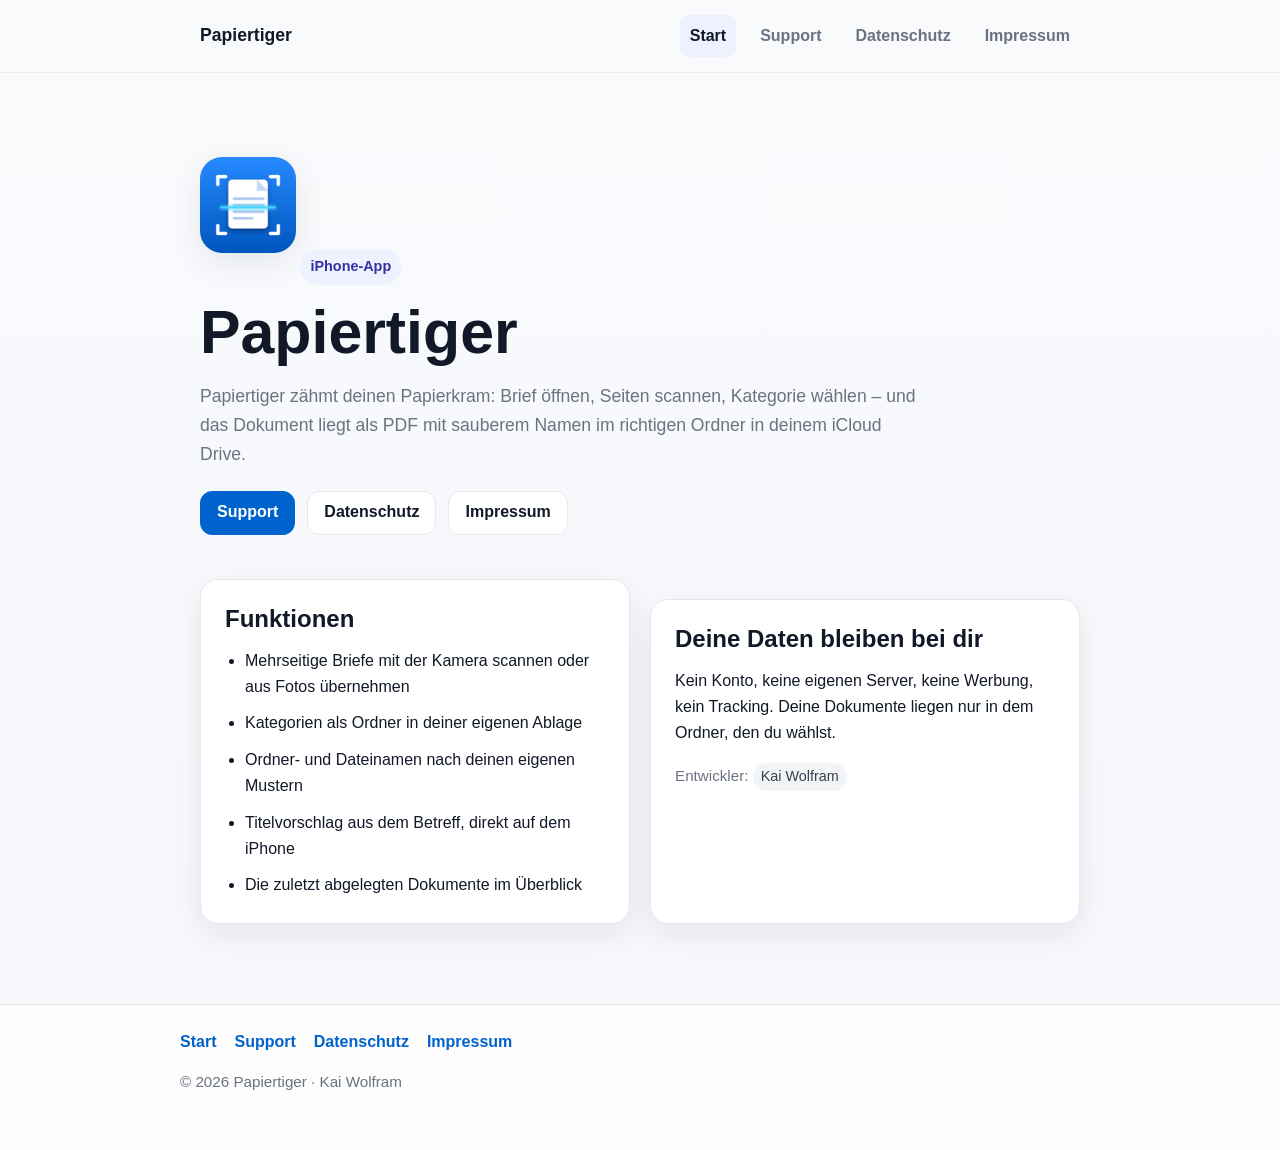
==== index.html @ efe1e24e "Add website for Papiertiger: start, support, privacy, imprint Co-authored-by: Copilot <223556219+Cop" ====
<!DOCTYPE html>
<html lang="de">
<head>
  <meta charset="UTF-8">
  <meta name="viewport" content="width=device-width, initial-scale=1.0">
  <title>Papiertiger</title>
  <meta name="description" content="Papiertiger ist eine iPhone-App, die Briefe scannt und als PDF sauber benannt in deinem eigenen iCloud-Ordner ablegt.">
  <link rel="icon" href="icon.png">
  <link rel="stylesheet" href="styles.css">
  <script defer src="header.js"></script>
  <script defer src="footer.js"></script>
</head>
<body data-page="index">
  <site-header></site-header>

  <main class="main">
    <div class="container">
      <section class="hero">
        <img class="app-icon" src="icon.png" alt="App-Symbol von Papiertiger">
        <span class="eyebrow">iPhone-App</span>
        <h1>Papiertiger</h1>
        <p class="lead">
          Papiertiger zähmt deinen Papierkram: Brief öffnen, Seiten scannen, Kategorie wählen –
          und das Dokument liegt als PDF mit sauberem Namen im richtigen Ordner in deinem iCloud Drive.
        </p>

        <div class="button-row">
          <a class="button primary" href="support.html">Support</a>
          <a class="button" href="privacy.html">Datenschutz</a>
          <a class="button" href="imprint.html">Impressum</a>
        </div>
      </section>

      <section class="grid two" aria-label="App-Informationen">
        <article class="card">
          <h2>Funktionen</h2>
          <ul class="list">
            <li>Mehrseitige Briefe mit der Kamera scannen oder aus Fotos übernehmen</li>
            <li>Kategorien als Ordner in deiner eigenen Ablage</li>
            <li>Ordner- und Dateinamen nach deinen eigenen Mustern</li>
            <li>Titelvorschlag aus dem Betreff, direkt auf dem iPhone</li>
            <li>Die zuletzt abgelegten Dokumente im Überblick</li>
          </ul>
        </article>

        <article class="card">
          <h2>Deine Daten bleiben bei dir</h2>
          <p>
            Kein Konto, keine eigenen Server, keine Werbung, kein Tracking.
            Deine Dokumente liegen nur in dem Ordner, den du wählst.
          </p>
          <p class="small muted">
            Entwickler: <span class="codeish">Kai Wolfram</span>
          </p>
        </article>
      </section>
    </div>
  </main>

  <site-footer></site-footer>
</body>
</html>
---- styles.css ----
:root {
  --bg: #f6f7fb;
  --surface: #ffffff;
  --text: #111827;
  --muted: #6b7280;
  --border: #e5e7eb;
  --accent: #0062cc;
  --accent-hover: #004fa3;
  --shadow: 0 10px 30px rgba(17, 24, 39, 0.08);
  --radius: 18px;
  --max-width: 920px;
}

* {
  box-sizing: border-box;
}

html {
  scroll-behavior: smooth;
}

body {
  margin: 0;
  font-family: -apple-system, BlinkMacSystemFont, "Segoe UI", sans-serif;
  background: linear-gradient(180deg, #f8fafc 0%, #f6f7fb 100%);
  color: var(--text);
  line-height: 1.65;
}

a {
  color: var(--accent);
  text-decoration: none;
}

a:hover {
  color: var(--accent-hover);
  text-decoration: underline;
}

.container {
  width: 100%;
  max-width: var(--max-width);
  margin: 0 auto;
  padding: 0 20px;
}

.site-header {
  position: sticky;
  top: 0;
  z-index: 10;
  backdrop-filter: blur(12px);
  background: rgba(248, 250, 252, 0.88);
  border-bottom: 1px solid rgba(229, 231, 235, 0.8);
}

.header-inner {
  display: flex;
  align-items: center;
  justify-content: space-between;
  min-height: 72px;
  gap: 20px;
}

.brand {
  font-size: 1.1rem;
  font-weight: 700;
  color: var(--text);
}

.brand:hover {
  text-decoration: none;
  color: var(--text);
}

.nav {
  display: flex;
  flex-wrap: wrap;
  gap: 14px;
}

.nav a {
  color: var(--muted);
  font-weight: 600;
  padding: 8px 10px;
  border-radius: 10px;
}

.nav a:hover,
.nav a.active {
  color: var(--text);
  background: #eef2ff;
  text-decoration: none;
}

.main {
  padding: 56px 0 32px;
}

.hero {
  padding: 28px 0 16px;
}

.eyebrow {
  display: inline-block;
  margin-bottom: 14px;
  padding: 6px 10px;
  border-radius: 999px;
  background: #eef2ff;
  color: #3730a3;
  font-size: 0.9rem;
  font-weight: 700;
}

h1 {
  margin: 0 0 16px;
  font-size: clamp(2.2rem, 5vw, 3.8rem);
  line-height: 1.1;
}

h2 {
  margin: 0 0 14px;
  font-size: 1.5rem;
  line-height: 1.25;
}

p {
  margin: 0 0 16px;
}

.lead {
  max-width: 720px;
  font-size: 1.1rem;
  color: var(--muted);
}

.grid {
  display: grid;
  gap: 20px;
  margin-top: 28px;
}

.grid.two {
  grid-template-columns: repeat(2, minmax(0, 1fr));
}

.card {
  background: var(--surface);
  border: 1px solid var(--border);
  border-radius: var(--radius);
  padding: 24px;
  box-shadow: var(--shadow);
}

.card + .card {
  margin-top: 20px;
}

.list {
  margin: 0;
  padding-left: 20px;
}

.list li + li {
  margin-top: 10px;
}

.muted {
  color: var(--muted);
}

.button-row {
  display: flex;
  flex-wrap: wrap;
  gap: 12px;
  margin-top: 22px;
}

.button {
  display: inline-flex;
  align-items: center;
  justify-content: center;
  min-height: 44px;
  padding: 0 16px;
  border-radius: 12px;
  border: 1px solid var(--border);
  background: var(--surface);
  color: var(--text);
  font-weight: 700;
  text-decoration: none;
}

.button.primary {
  background: var(--accent);
  border-color: var(--accent);
  color: #fff;
}

.button:hover {
  text-decoration: none;
}

.button.primary:hover {
  background: var(--accent-hover);
  color: #fff;
}

.site-footer {
  margin-top: 48px;
  border-top: 1px solid var(--border);
  background: rgba(255, 255, 255, 0.75);
}

.footer-inner {
  display: flex;
  flex-direction: column;
  gap: 14px;
  padding: 24px 0 40px;
}

.footer-links {
  display: flex;
  flex-wrap: wrap;
  gap: 12px 18px;
}

.footer-links a {
  font-weight: 600;
}

.small {
  font-size: 0.95rem;
}

.codeish {
  display: inline-block;
  padding: 2px 8px;
  border-radius: 999px;
  background: #f3f4f6;
  color: #374151;
  font-size: 0.9rem;
}

.legal-meta {
  margin-top: 8px;
}

.app-icon {
  width: 96px;
  height: 96px;
  border-radius: 22px;
  margin-bottom: 18px;
  box-shadow: var(--shadow);
}

@media (max-width: 720px) {
  .header-inner {
    flex-direction: column;
    align-items: flex-start;
    padding: 14px 0;
  }

  .grid.two {
    grid-template-columns: 1fr;
  }

  .main {
    padding-top: 36px;
  }
}
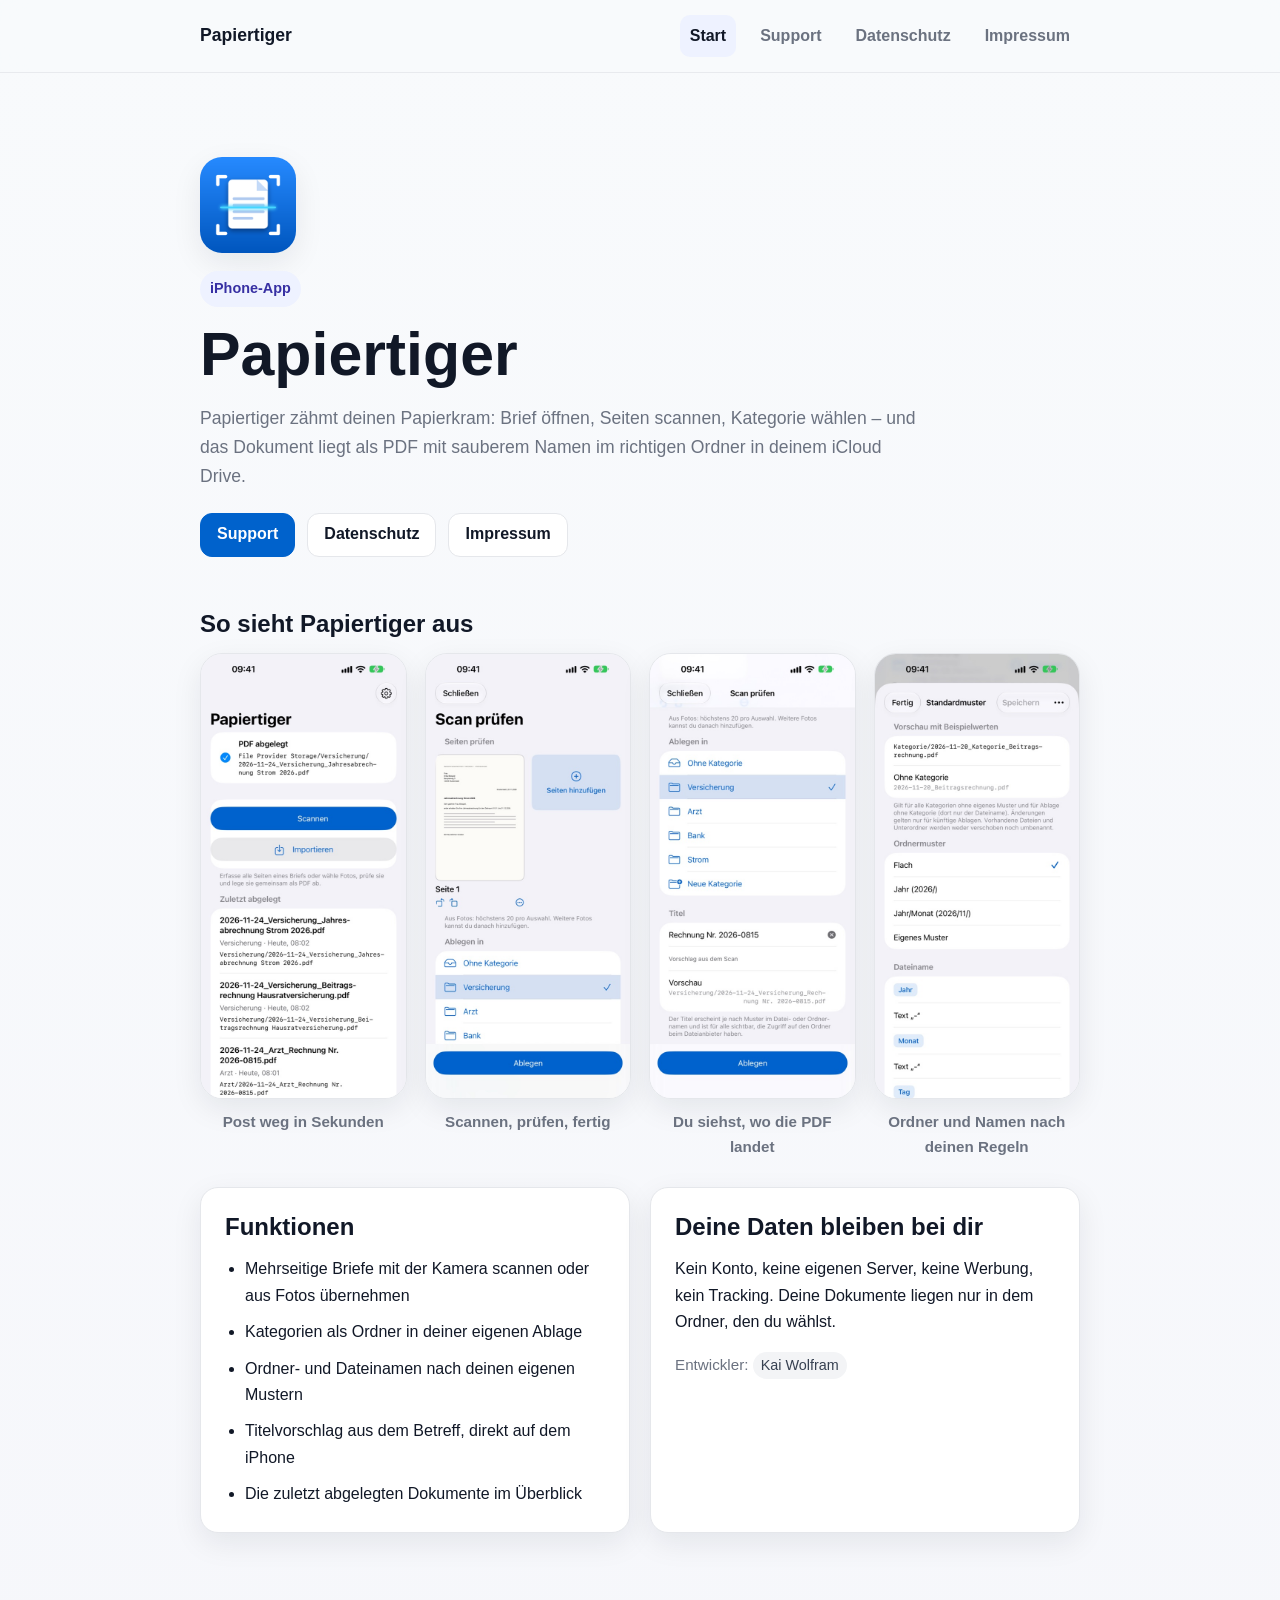
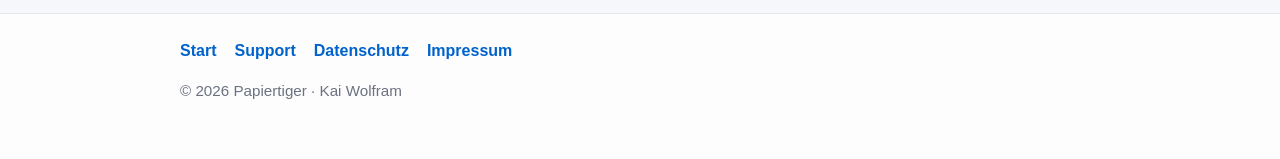
==== commit 6803f7ca: "Add app screenshots to the start page Co-authored-by: Copilot <223556219+Copilot@users.noreply.githu" ====
--- a/index.html
+++ b/index.html
@@ -31,6 +31,32 @@
         </div>
       </section>
 
+      <section class="screens" aria-label="Screenshots">
+        <h2>So sieht Papiertiger aus</h2>
+        <div class="screen-row">
+          <figure>
+            <img src="screenshots/start.jpg" width="552" height="1200" loading="lazy"
+                 alt="Startbildschirm mit Bestätigung „PDF abgelegt“, den Schaltflächen Scannen und Importieren und der Liste „Zuletzt abgelegt“">
+            <figcaption>Post weg in Sekunden</figcaption>
+          </figure>
+          <figure>
+            <img src="screenshots/seiten-pruefen.jpg" width="552" height="1200" loading="lazy"
+                 alt="Seitenprüfung mit gescanntem Brief, Kachel „Seiten hinzufügen“ und Auswahl der Kategorie">
+            <figcaption>Scannen, prüfen, fertig</figcaption>
+          </figure>
+          <figure>
+            <img src="screenshots/ablegen-in.jpg" width="552" height="1200" loading="lazy"
+                 alt="Kategorie, vorgeschlagener Titel und Vorschau des Ablagepfads">
+            <figcaption>Du siehst, wo die PDF landet</figcaption>
+          </figure>
+          <figure>
+            <img src="screenshots/muster.jpg" width="552" height="1200" loading="lazy"
+                 alt="Muster-Editor mit Vorschau, Ordnermuster und Bausteinen für den Dateinamen">
+            <figcaption>Ordner und Namen nach deinen Regeln</figcaption>
+          </figure>
+        </div>
+      </section>
+
       <section class="grid two" aria-label="App-Informationen">
         <article class="card">
           <h2>Funktionen</h2>
--- a/styles.css
+++ b/styles.css
@@ -155,6 +155,10 @@
   margin-top: 20px;
 }
 
+.grid > .card + .card {
+  margin-top: 0;
+}
+
 .list {
   margin: 0;
   padding-left: 20px;
@@ -244,7 +248,39 @@
   margin-top: 8px;
 }
 
+.screens {
+  margin-top: 36px;
+}
+
+.screen-row {
+  display: grid;
+  grid-template-columns: repeat(4, minmax(0, 1fr));
+  gap: 18px;
+}
+
+.screen-row figure {
+  margin: 0;
+}
+
+.screen-row img {
+  display: block;
+  width: 100%;
+  height: auto;
+  border-radius: 22px;
+  border: 1px solid var(--border);
+  box-shadow: var(--shadow);
+}
+
+.screen-row figcaption {
+  margin-top: 10px;
+  text-align: center;
+  font-size: 0.95rem;
+  font-weight: 600;
+  color: var(--muted);
+}
+
 .app-icon {
+  display: block;
   width: 96px;
   height: 96px;
   border-radius: 22px;
@@ -263,6 +299,10 @@
     grid-template-columns: 1fr;
   }
 
+  .screen-row {
+    grid-template-columns: repeat(2, minmax(0, 1fr));
+  }
+
   .main {
     padding-top: 36px;
   }
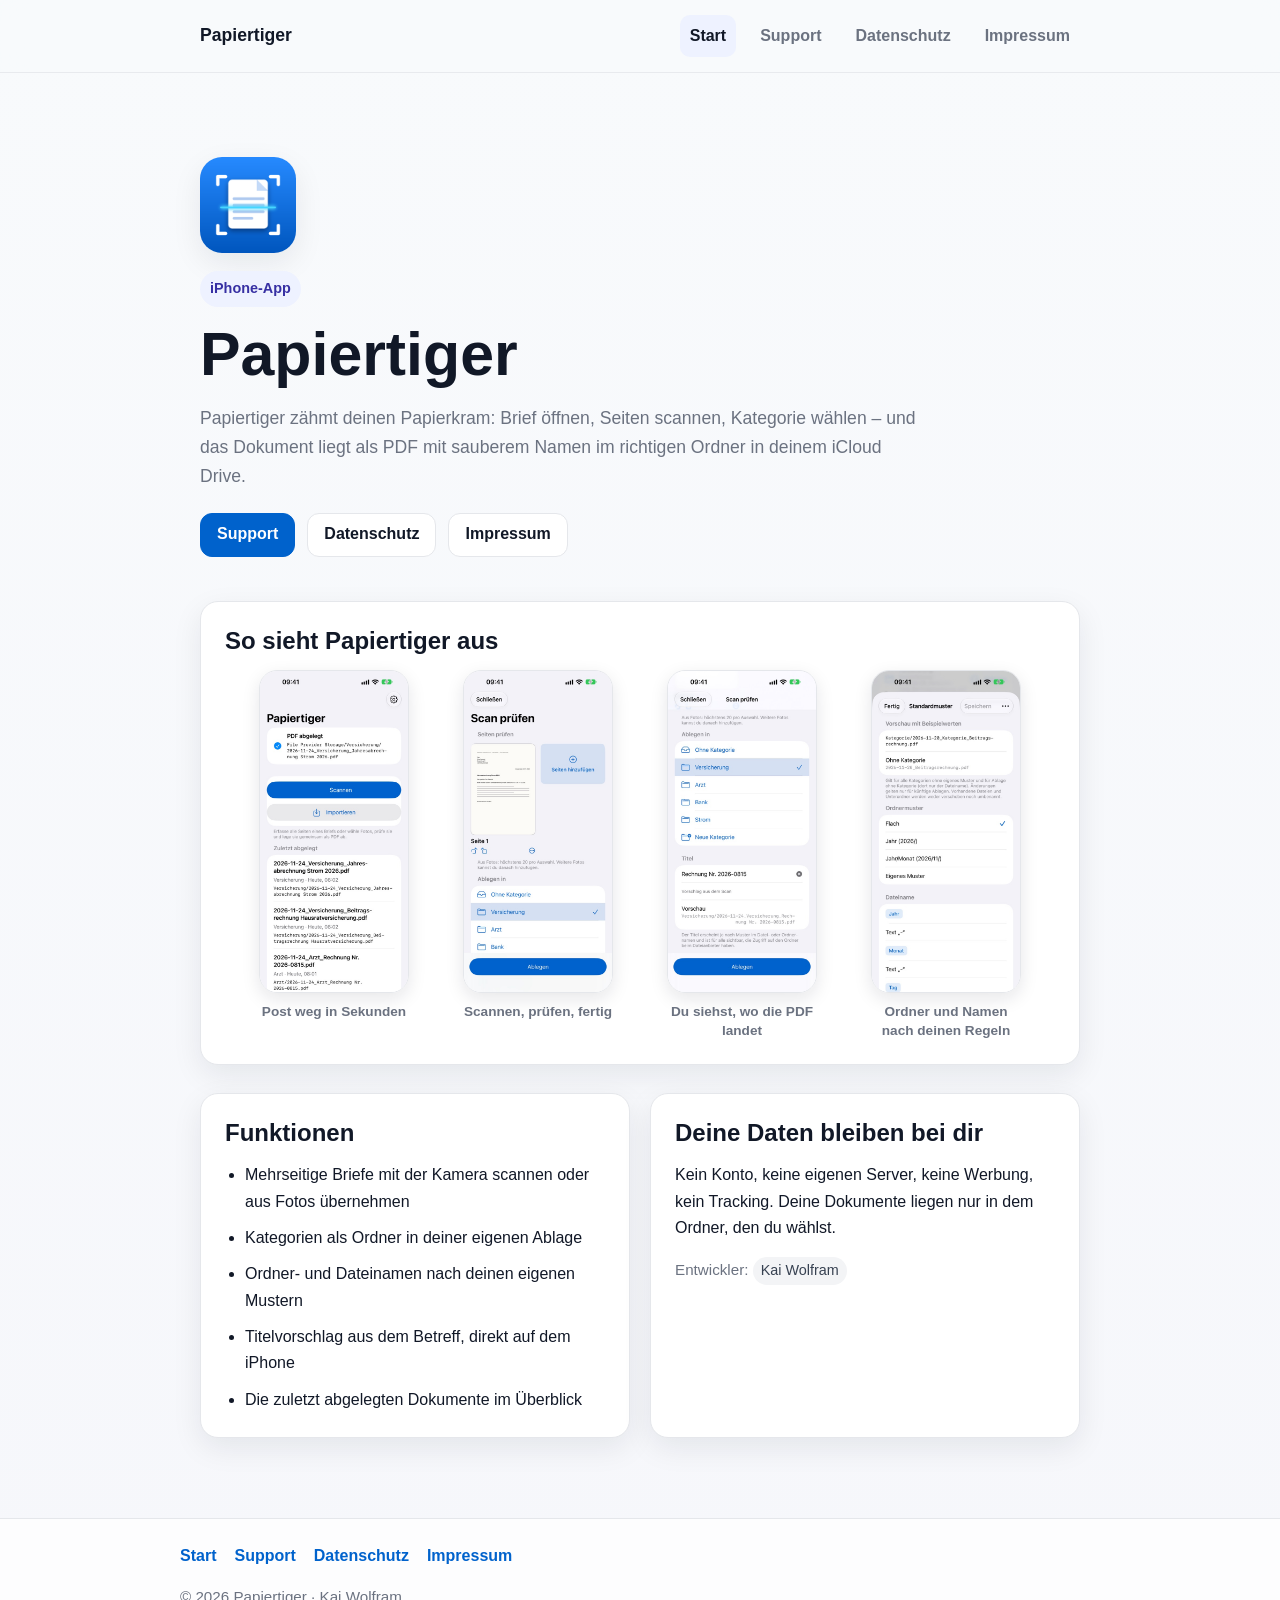
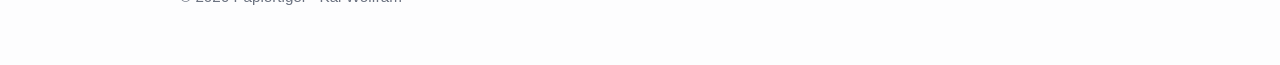
==== commit e28e675a: "Show screenshots smaller in a centered card grid Co-authored-by: Copilot <223556219+Copilot@users.no" ====
--- a/index.html
+++ b/index.html
@@ -31,7 +31,7 @@
         </div>
       </section>
 
-      <section class="screens" aria-label="Screenshots">
+      <section class="card screens" aria-label="Screenshots">
         <h2>So sieht Papiertiger aus</h2>
         <div class="screen-row">
           <figure>
--- a/styles.css
+++ b/styles.css
@@ -249,13 +249,15 @@
 }
 
 .screens {
-  margin-top: 36px;
+  margin-top: 28px;
 }
 
 .screen-row {
   display: grid;
-  grid-template-columns: repeat(4, minmax(0, 1fr));
-  gap: 18px;
+  grid-template-columns: repeat(4, 150px);
+  justify-content: space-evenly;
+  gap: 28px 20px;
+  margin-top: 8px;
 }
 
 .screen-row figure {
@@ -264,17 +266,18 @@
 
 .screen-row img {
   display: block;
-  width: 100%;
+  width: 150px;
   height: auto;
-  border-radius: 22px;
+  border-radius: 18px;
   border: 1px solid var(--border);
-  box-shadow: var(--shadow);
+  box-shadow: 0 6px 18px rgba(17, 24, 39, 0.10);
 }
 
 .screen-row figcaption {
   margin-top: 10px;
   text-align: center;
-  font-size: 0.95rem;
+  font-size: 0.85rem;
+  line-height: 1.35;
   font-weight: 600;
   color: var(--muted);
 }
@@ -300,7 +303,11 @@
   }
 
   .screen-row {
-    grid-template-columns: repeat(2, minmax(0, 1fr));
+    grid-template-columns: repeat(2, 140px);
+  }
+
+  .screen-row img {
+    width: 140px;
   }
 
   .main {
